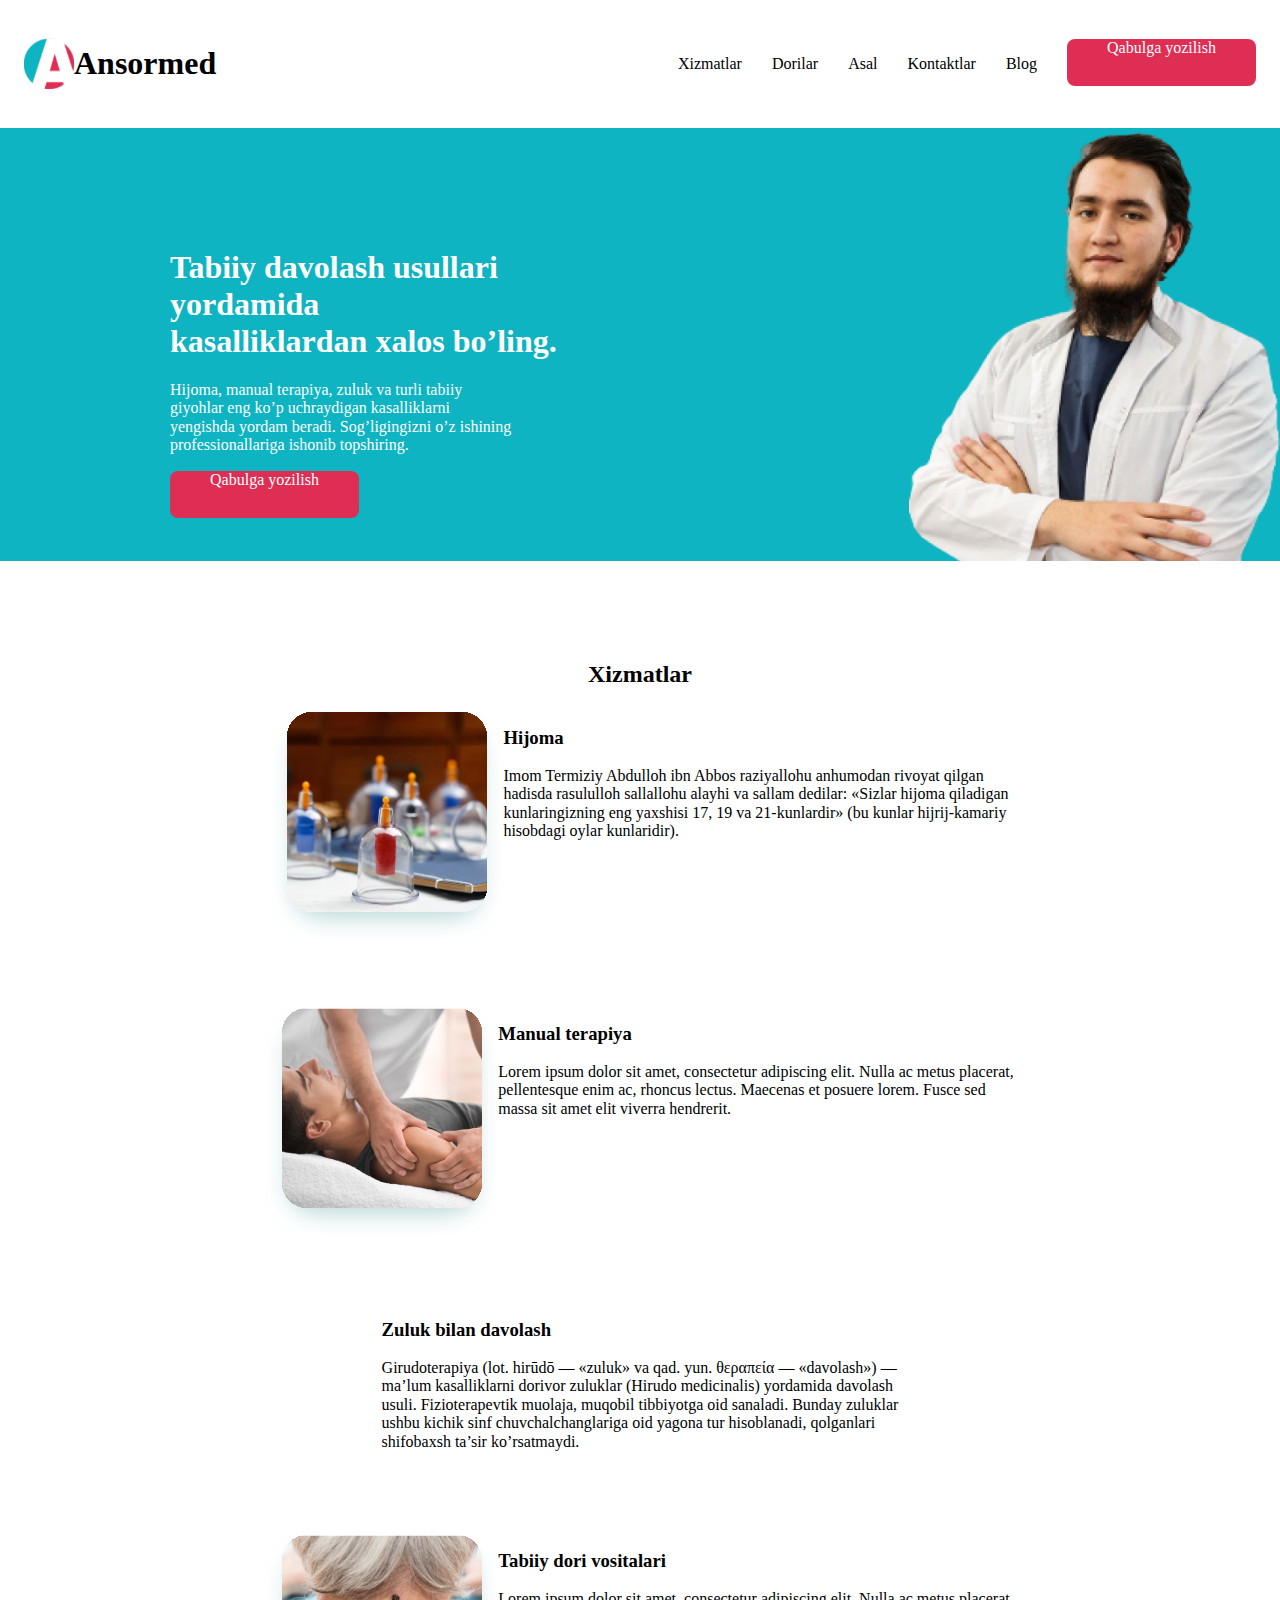
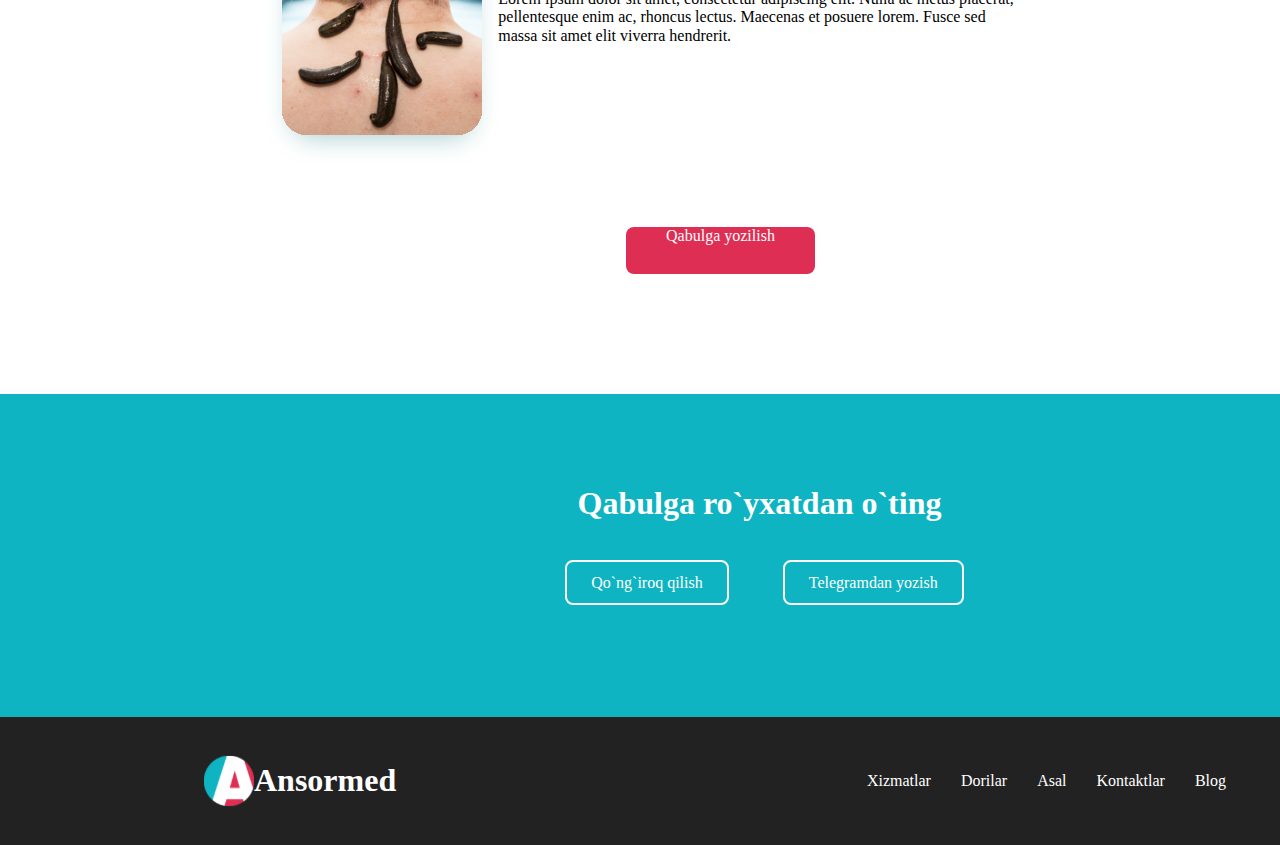
==== index.html @ ca9ff19e "initial commit" ====
<!DOCTYPE html>
<html lang="en">
<head>
    <meta charset="UTF-8">
    <meta name="viewport" content="width=device-width, initial-scale=1.0">
    <title>Ansormed</title>
    <link rel="stylesheet" href="normalazie - Copy.css">
    <link rel="stylesheet" href="style.css">
</head>
<body>
    <header class="site-header">
        <div class="site-header-right">
            <img src="img/logo-icon.svg" alt="">
            <h1>Ansormed</h1>
        </div>
        <div class="site-header-left">
            <ul class="site-navbar">
                <li><a href="#">Xizmatlar</a></li>
                <li><a href="#">Dorilar</a></li>
                <li><a href="#">Asal</a></li>
                <li><a href="#">Kontaktlar</a></li>
                <li><a href="#">Blog</a></li>
            </ul>
            <div class="tugma"> <a class="tugma-text" href="#">Qabulga yozilish</a></div>
            
        </div>
    </header>
    <main>
        <div class="site-main">

            <div class="main-text">
                <h1>Tabiiy davolash usullari yordamida <br>kasalliklardan xalos bo’ling.</h1>
                <p>Hijoma, manual terapiya, zuluk va turli tabiiy <br> giyohlar eng ko’p uchraydigan kasalliklarni <br> yengishda yordam beradi. Sog’ligingizni o’z ishining <br>professionallariga ishonib topshiring.</p>
                <div class="tugma"> <a class="tugma-text" href="#">Qabulga yozilish</a></div>
            </div>
            <img class="hero" src="img/hero-img.png " alt="">
        </div>
        <div class="site-main2">
            <h2 >Xizmatlar</h2>
            <div class="image-1">
                <img src="img/image 1.svg" alt="">
                
                <div>
                    <h3>Hijoma</h3>
                    <p>Imom Termiziy Abdulloh ibn Abbos raziyallohu anhumodan rivoyat qilgan <br> hadisda rasululloh sallallohu alayhi va sallam dedilar: «Sizlar hijoma qiladigan <br> kunlaringizning eng yaxshisi 17, 19 va 21-kunlardir» (bu kunlar hijrij-kamariy <br>  hisobdagi oylar kunlaridir).</p>
                </div>
            </div>

            <div class="image-1">
                <img src="img/image 2.svg" alt="">
                
                <div>
                    <h3>Manual terapiya</h3>
                    <p>Lorem ipsum dolor sit amet, consectetur adipiscing elit. Nulla ac metus placerat, <br> pellentesque enim ac, rhoncus lectus. Maecenas et posuere lorem. Fusce sed <br>massa sit amet elit viverra hendrerit.</p>
                </div>
            </div>

            <div class="image-1">
                <img src="img/image 3-2.svg" alt="">
                
                <div>
                    <h3>Zuluk bilan davolash</h3>
                    <p>Girudoterapiya (lot. hirūdō — «zuluk» va qad. yun. θεραπεία — «davolash») — <br> ma’lum kasalliklarni dorivor zuluklar (Hirudo medicinalis) yordamida davolash <br> usuli. Fizioterapevtik muolaja, muqobil tibbiyotga oid sanaladi. Bunday zuluklar <br>ushbu kichik sinf chuvchalchanglariga oid yagona tur hisoblanadi, qolganlari <br> shifobaxsh ta’sir ko’rsatmaydi.</p>
                </div>
            </div>

            <div class="image-1">
                <img src="img/image 3.svg" alt="">
                
                <div>
                    <h3>Tabiiy dori vositalari</h3>
                    <p>Lorem ipsum dolor sit amet, consectetur adipiscing elit. Nulla ac metus placerat, <br> pellentesque enim ac, rhoncus lectus. Maecenas et posuere lorem. Fusce sed <br> massa sit amet elit viverra hendrerit.</p>
                </div>
            </div>
            <div class="tugma site-button"> <a class="tugma-text" href="#">Qabulga yozilish</a></div>
        </div>
    </main>
    <footer>
        <div class="site-footer">
            <h1 class="footer-text">Qabulga ro`yxatdan o`ting</h1>
            <div class="buttons">
                <a href="#">Qo`ng`iroq qilish</a>
                <a href="#">Telegramdan yozish</a>
            </div>
        </div>
        <div>
            <header class="site-header site-footer2">
                <div class="site-header-right site-footer-right">
                    <img src="img/logo-icon.svg" alt="">
                    <h1 class="footer-ansormed">Ansormed</h1>
                </div>
                <div class="site-header-left site-footer-left">
                    <ul class="site-navbar site-footer-navbar">
                        <li><a href="#">Xizmatlar</a></li>
                        <li><a href="#">Dorilar</a></li>
                        <li><a href="#">Asal</a></li>
                        <li><a href="#">Kontaktlar</a></li>
                        <li><a href="#">Blog</a></li>
                    </ul>
                </div>
            </header>
        </div>
    </footer>

</body>
</html>
---- normalazie - Copy.css ----
/*! normalize.css v8.0.1 | MIT License | github.com/necolas/normalize.css */

/* Document
   ========================================================================== */

/**
 * 1. Correct the line height in all browsers.
 * 2. Prevent adjustments of font size after orientation changes in iOS.
 */

 html {
    line-height: 1.15; /* 1 */
    -webkit-text-size-adjust: 100%; /* 2 */
  }
  
  /* Sections
     ========================================================================== */
  
  /**
   * Remove the margin in all browsers.
   */
  
  body {
    margin: 0;
  }
  
  /**
   * Render the `main` element consistently in IE.
   */
  
  main {
    display: block;
  }
  
  /**
   * Correct the font size and margin on `h1` elements within `section` and
   * `article` contexts in Chrome, Firefox, and Safari.
   */
  
  h1 {
    font-size: 2em;
    margin: 0.67em 0;
  }
  
  /* Grouping content
     ========================================================================== */
  
  /**
   * 1. Add the correct box sizing in Firefox.
   * 2. Show the overflow in Edge and IE.
   */
  
  hr {
    box-sizing: content-box; /* 1 */
    height: 0; /* 1 */
    overflow: visible; /* 2 */
  }
  
  /**
   * 1. Correct the inheritance and scaling of font size in all browsers.
   * 2. Correct the odd `em` font sizing in all browsers.
   */
  
  pre {
    font-family: monospace, monospace; /* 1 */
    font-size: 1em; /* 2 */
  }
  
  /* Text-level semantics
     ========================================================================== */
  
  /**
   * Remove the gray background on active links in IE 10.
   */
  
  a {
    background-color: transparent;
  }
  
  /**
   * 1. Remove the bottom border in Chrome 57-
   * 2. Add the correct text decoration in Chrome, Edge, IE, Opera, and Safari.
   */
  
  abbr[title] {
    border-bottom: none; /* 1 */
    text-decoration: underline; /* 2 */
    text-decoration: underline dotted; /* 2 */
  }
  
  /**
   * Add the correct font weight in Chrome, Edge, and Safari.
   */
  
  b,
  strong {
    font-weight: bolder;
  }
  
  /**
   * 1. Correct the inheritance and scaling of font size in all browsers.
   * 2. Correct the odd `em` font sizing in all browsers.
   */
  
  code,
  kbd,
  samp {
    font-family: monospace, monospace; /* 1 */
    font-size: 1em; /* 2 */
  }
  
  /**
   * Add the correct font size in all browsers.
   */
  
  small {
    font-size: 80%;
  }
  
  /**
   * Prevent `sub` and `sup` elements from affecting the line height in
   * all browsers.
   */
  
  sub,
  sup {
    font-size: 75%;
    line-height: 0;
    position: relative;
    vertical-align: baseline;
  }
  
  sub {
    bottom: -0.25em;
  }
  
  sup {
    top: -0.5em;
  }
  
  /* Embedded content
     ========================================================================== */
  
  /**
   * Remove the border on images inside links in IE 10.
   */
  
  img {
    border-style: none;
  }
  
  /* Forms
     ========================================================================== */
  
  /**
   * 1. Change the font styles in all browsers.
   * 2. Remove the margin in Firefox and Safari.
   */
  
  button,
  input,
  optgroup,
  select,
  textarea {
    font-family: inherit; /* 1 */
    font-size: 100%; /* 1 */
    line-height: 1.15; /* 1 */
    margin: 0; /* 2 */
  }
  
  /**
   * Show the overflow in IE.
   * 1. Show the overflow in Edge.
   */
  
  button,
  input { /* 1 */
    overflow: visible;
  }
  
  /**
   * Remove the inheritance of text transform in Edge, Firefox, and IE.
   * 1. Remove the inheritance of text transform in Firefox.
   */
  
  button,
  select { /* 1 */
    text-transform: none;
  }
  
  /**
   * Correct the inability to style clickable types in iOS and Safari.
   */
  
  button,
  [type="button"],
  [type="reset"],
  [type="submit"] {
    -webkit-appearance: button;
  }
  
  /**
   * Remove the inner border and padding in Firefox.
   */
  
  button::-moz-focus-inner,
  [type="button"]::-moz-focus-inner,
  [type="reset"]::-moz-focus-inner,
  [type="submit"]::-moz-focus-inner {
    border-style: none;
    padding: 0;
  }
  
  /**
   * Restore the focus styles unset by the previous rule.
   */
  
  button:-moz-focusring,
  [type="button"]:-moz-focusring,
  [type="reset"]:-moz-focusring,
  [type="submit"]:-moz-focusring {
    outline: 1px dotted ButtonText;
  }
  
  /**
   * Correct the padding in Firefox.
   */
  
  fieldset {
    padding: 0.35em 0.75em 0.625em;
  }
  
  /**
   * 1. Correct the text wrapping in Edge and IE.
   * 2. Correct the color inheritance from `fieldset` elements in IE.
   * 3. Remove the padding so developers are not caught out when they zero out
   *    `fieldset` elements in all browsers.
   */
  
  legend {
    box-sizing: border-box; /* 1 */
    color: inherit; /* 2 */
    display: table; /* 1 */
    max-width: 100%; /* 1 */
    padding: 0; /* 3 */
    white-space: normal; /* 1 */
  }
  
  /**
   * Add the correct vertical alignment in Chrome, Firefox, and Opera.
   */
  
  progress {
    vertical-align: baseline;
  }
  
  /**
   * Remove the default vertical scrollbar in IE 10+.
   */
  
  textarea {
    overflow: auto;
  }
  
  /**
   * 1. Add the correct box sizing in IE 10.
   * 2. Remove the padding in IE 10.
   */
  
  [type="checkbox"],
  [type="radio"] {
    box-sizing: border-box; /* 1 */
    padding: 0; /* 2 */
  }
  
  /**
   * Correct the cursor style of increment and decrement buttons in Chrome.
   */
  
  [type="number"]::-webkit-inner-spin-button,
  [type="number"]::-webkit-outer-spin-button {
    height: auto;
  }
  
  /**
   * 1. Correct the odd appearance in Chrome and Safari.
   * 2. Correct the outline style in Safari.
   */
  
  [type="search"] {
    -webkit-appearance: textfield; /* 1 */
    outline-offset: -2px; /* 2 */
  }
  
  /**
   * Remove the inner padding in Chrome and Safari on macOS.
   */
  
  [type="search"]::-webkit-search-decoration {
    -webkit-appearance: none;
  }
  
  /**
   * 1. Correct the inability to style clickable types in iOS and Safari.
   * 2. Change font properties to `inherit` in Safari.
   */
  
  ::-webkit-file-upload-button {
    -webkit-appearance: button; /* 1 */
    font: inherit; /* 2 */
  }
  
  /* Interactive
     ========================================================================== */
  
  /*
   * Add the correct display in Edge, IE 10+, and Firefox.
   */
  
  details {
    display: block;
  }
  
  /*
   * Add the correct display in all browsers.
   */
  
  summary {
    display: list-item;
  }
  
  /* Misc
     ========================================================================== */
  
  /**
   * Add the correct display in IE 10+.
   */
  
  template {
    display: none;
  }
  
  /**
   * Add the correct display in IE 10.
   */
  
  [hidden] {
    display: none;
  }
---- style.css ----
.site-header{
    padding: 24px;
    display:flex;
    align-items: center;
    justify-content: space-between;
}
.site-header-left{
    display: flex;
    justify-content: center;
}
.site-header-right{
    display: flex;
    justify-content: center;
    
}
.site-navbar{
    list-style: none;
    color: black;
    display: flex;
    justify-content: center;
    
}
ul li a{
    text-decoration: none;
    color: black;
    margin-right: 30px;

}
.tugma{
    width: 189px;
    height: 47px;
    border-radius: 8px;
    border: 2px;
    padding: 12px,24px,12px,24px;
    background: #DE2E54;
    text-align: center;
}
.tugma-text{
    color: #fff;
    text-decoration: none;
    width: 141px;
    height: 23px;
    size: 15px;
    text-align: center;
}
.site-main{
    width: 1534pxpx;
    height: 433px;
    background: #0EB4C1;

    display: flex;
}
.main-text{
    color: #fff;
    width: 500px;
    height: 293px;
    padding-top:100px;
    margin-left: 170px;

}
.hero{
    width: 423px;
    margin-left: 300px;


}
h2{
    text-align: center;
    padding-top: 80px;
}
.image-1{
    display: flex;
    justify-content: center;
    margin-bottom: 64px;
}
.site-button{
    margin-left: 626px;
    margin-bottom: 120px;
}

.site-footer{
    width: 1519px;
    height: 253px;
    top: 2117px;
    left: 1px;
    background: #0EB4C1;


}
.site-footer{
    padding-top: 70px;
    justify-content: center;
    text-align: center;
}
.footer-text{
    color: #fff;
    padding-bottom: 30px;
}
.buttons a{
    text-decoration: none;
    color: #fff;
    border:2px solid #fff;
    border-radius: 8px;
    padding:12px 24px;
    margin-right: 20px;
    margin-left:30px
}
.site-footer2{
    background-color: #222;
}
.site-footer-navbar li a{
    color: #fff;
}
.footer-ansormed{
    color: #fff;
}
.site-footer-right{
    padding-left:180px;
}
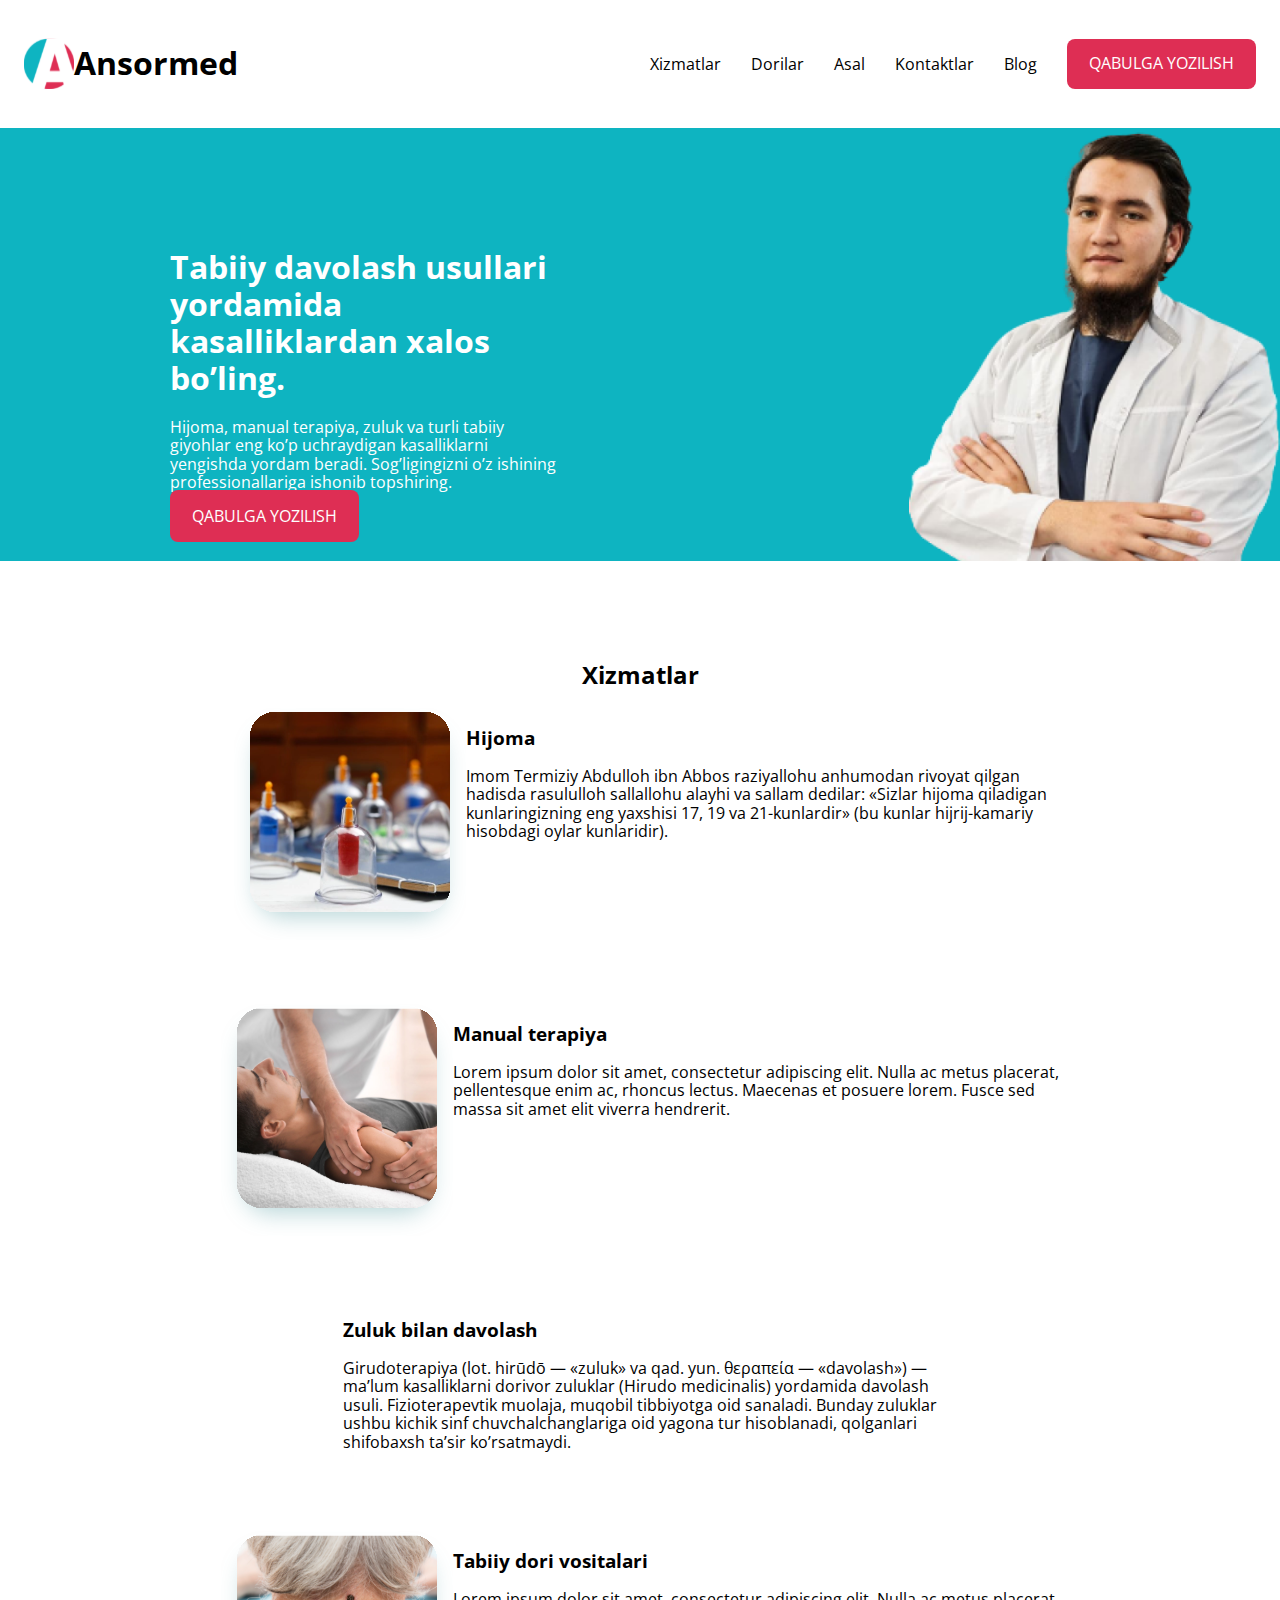
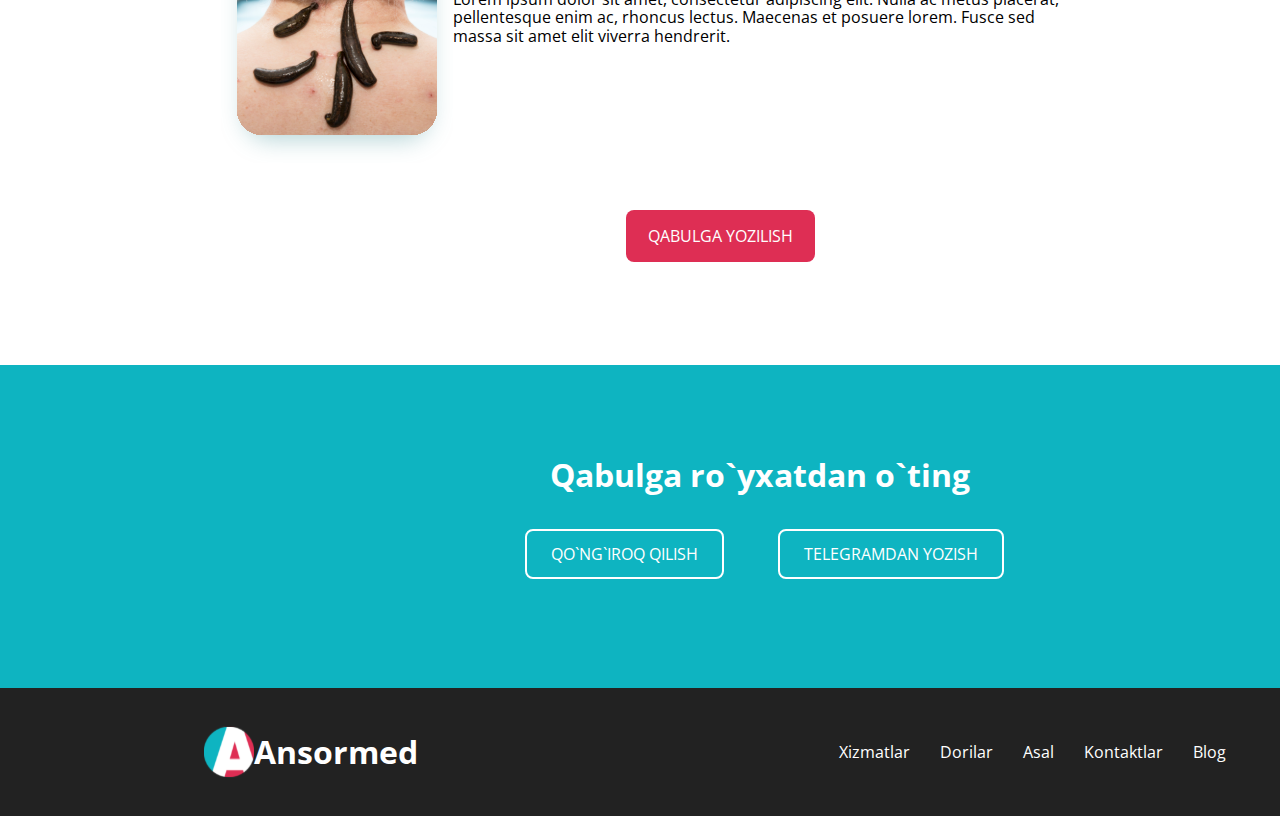
==== commit 05ce40bf: "finally commit degan umiddaman" ====
--- a/index.html
+++ b/index.html
@@ -4,6 +4,9 @@
     <meta charset="UTF-8">
     <meta name="viewport" content="width=device-width, initial-scale=1.0">
     <title>Ansormed</title>
+    <link rel="preconnect" href="https://fonts.googleapis.com">
+    <link rel="preconnect" href="https://fonts.gstatic.com" crossorigin>
+    <link href="https://fonts.googleapis.com/css2?family=Open+Sans&display=swap" rel="stylesheet">
     <link rel="stylesheet" href="normalazie - Copy.css">
     <link rel="stylesheet" href="style.css">
 </head>
@@ -21,7 +24,7 @@
                 <li><a href="#">Kontaktlar</a></li>
                 <li><a href="#">Blog</a></li>
             </ul>
-            <div class="tugma"> <a class="tugma-text" href="#">Qabulga yozilish</a></div>
+            <a class="tugma-text" href="#cta">Qabulga yozilish</a>
             
         </div>
     </header>
@@ -31,7 +34,7 @@
             <div class="main-text">
                 <h1>Tabiiy davolash usullari yordamida <br>kasalliklardan xalos bo’ling.</h1>
                 <p>Hijoma, manual terapiya, zuluk va turli tabiiy <br> giyohlar eng ko’p uchraydigan kasalliklarni <br> yengishda yordam beradi. Sog’ligingizni o’z ishining <br>professionallariga ishonib topshiring.</p>
-                <div class="tugma"> <a class="tugma-text" href="#">Qabulga yozilish</a></div>
+                <a class="tugma-text button2" href="#cta">Qabulga yozilish</a>
             </div>
             <img class="hero" src="img/hero-img.png " alt="">
         </div>
@@ -79,8 +82,8 @@
         <div class="site-footer">
             <h1 class="footer-text">Qabulga ro`yxatdan o`ting</h1>
             <div class="buttons">
-                <a href="#">Qo`ng`iroq qilish</a>
-                <a href="#">Telegramdan yozish</a>
+                <a class=" button3 tugma-text " href="tel:+998942719911" id="cta">Qo`ng`iroq qilish</a>
+                <a class="tugma-text button3" href="https://t.me/Sarvarbek9911">Telegramdan yozish</a>
             </div>
         </div>
         <div>
--- a/style.css
+++ b/style.css
@@ -1,3 +1,9 @@
+body{
+    font-family: 'Open Sans', sans-serif;
+}
+html{
+    scroll-behavior: smooth;
+}
 .site-header{
     padding: 24px;
     display:flex;
@@ -26,23 +32,23 @@
     margin-right: 30px;
 
 }
-.tugma{
-    width: 189px;
-    height: 47px;
-    border-radius: 8px;
-    border: 2px;
-    padding: 12px,24px,12px,24px;
+.tugma-text{
     background: #DE2E54;
-    text-align: center;
-}
-.tugma-text{
     color: #fff;
     text-decoration: none;
-    width: 141px;
-    height: 23px;
     size: 15px;
-    text-align: center;
+    border-radius: 8px;
+    padding:15px 22px;
+    text-transform: uppercase;
 }
+.tugma-text:hover{
+    transition: background 0.5s ease;
+    background:#fff;
+    color:#DE2E54;
+    border: 2px solid #DE2E54;
+}
+.button2:hover{
+    opacity: 80%;}
 .site-main{
     width: 1534pxpx;
     height: 433px;
@@ -50,11 +56,19 @@
 
     display: flex;
 }
+.button3{
+    background:none;
+}
+.button3:hover{
+    background:#DE2E54;
+    color:#fff;
+}
 .main-text{
     color: #fff;
     width: 500px;
     height: 293px;
     padding-top:100px;
+
     margin-left: 170px;
 
 }
@@ -117,3 +131,7 @@
 .site-footer-right{
     padding-left:180px;
 }
+.button-footer{
+    background-color:none;
+    color;none;
+}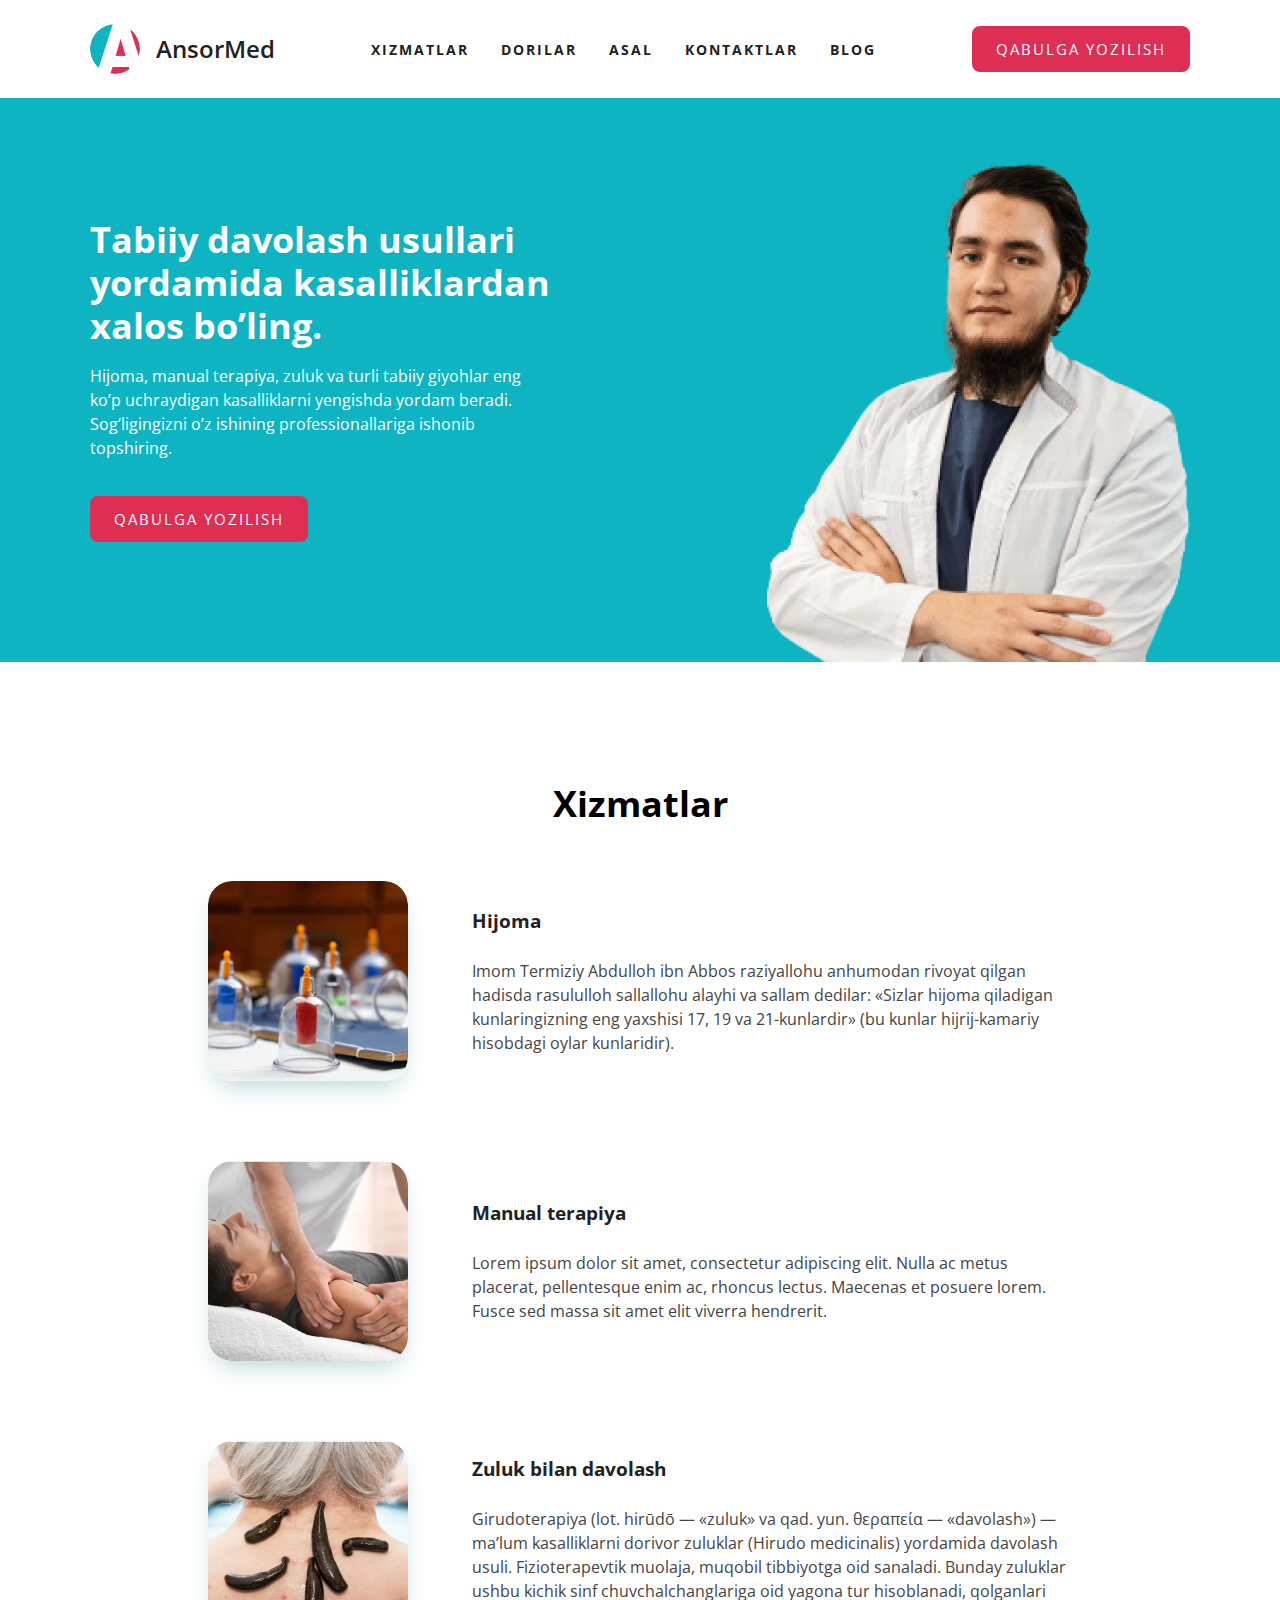
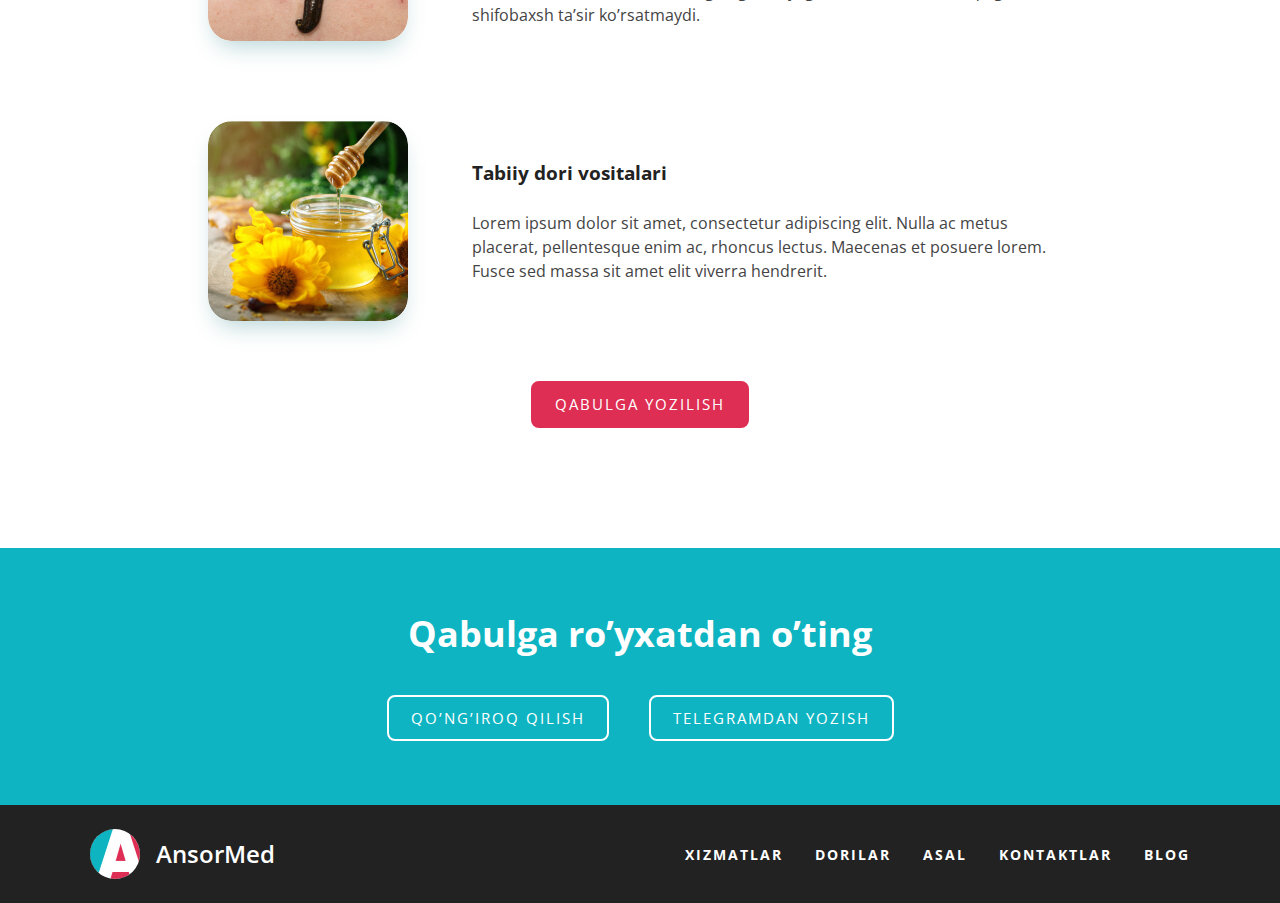
==== commit 6fefcd79: "new" ====
--- a/index.html
+++ b/index.html
@@ -1,107 +1,126 @@
 <!DOCTYPE html>
-<html lang="en">
+<html lang="uz">
 <head>
     <meta charset="UTF-8">
+    <meta http-equiv="X-UA-Compatible" content="IE=edge">
     <meta name="viewport" content="width=device-width, initial-scale=1.0">
-    <title>Ansormed</title>
+    <title>AnsorMed</title>
     <link rel="preconnect" href="https://fonts.googleapis.com">
     <link rel="preconnect" href="https://fonts.gstatic.com" crossorigin>
-    <link href="https://fonts.googleapis.com/css2?family=Open+Sans&display=swap" rel="stylesheet">
-    <link rel="stylesheet" href="normalazie - Copy.css">
+    <link href="https://fonts.googleapis.com/css2?family=Open+Sans+Condensed:wght@700&family=Open+Sans:wght@400;600;700&display=swap" rel="stylesheet">
+    <link rel="stylesheet" href="css/normalize.css">
     <link rel="stylesheet" href="style.css">
-</head>
-<body>
+
+    </head>
+    <body>
     <header class="site-header">
-        <div class="site-header-right">
-            <img src="img/logo-icon.svg" alt="">
-            <h1>Ansormed</h1>
-        </div>
-        <div class="site-header-left">
-            <ul class="site-navbar">
-                <li><a href="#">Xizmatlar</a></li>
-                <li><a href="#">Dorilar</a></li>
-                <li><a href="#">Asal</a></li>
-                <li><a href="#">Kontaktlar</a></li>
-                <li><a href="#">Blog</a></li>
+        <div class="site-header-container container">
+        <a class="site-logo" href="#">
+            <img class="site-logo-img" src="img/logo-icon.jpg" alt="AnsorMed logo icon" width="50" height="50" >
+            <span class="site-logo-text">AnsorMed</span>
+        </a>
+
+        <nav class="sitenav">
+            <ul class="sitenav-list">
+            <li class="sitenav-item"><a class="sitenav-link" href="#">Xizmatlar</a></li>
+            <li class="sitenav-item"><a class="sitenav-link" href="#">Dorilar</a></li>
+            <li class="sitenav-item"><a class="sitenav-link" href="#">Asal</a></li>
+            <li class="sitenav-item"><a class="sitenav-link" href="#">Kontaktlar</a></li>
+            <li class="sitenav-item"><a class="sitenav-link" href="#">Blog</a></li>
             </ul>
-            <a class="tugma-text" href="#cta">Qabulga yozilish</a>
-            
+        </nav>
+
+        <a class="main-link" href="#index-cta">Qabulga yozilish</a>
         </div>
     </header>
+
     <main>
-        <div class="site-main">
-
-            <div class="main-text">
-                <h1>Tabiiy davolash usullari yordamida <br>kasalliklardan xalos bo’ling.</h1>
-                <p>Hijoma, manual terapiya, zuluk va turli tabiiy <br> giyohlar eng ko’p uchraydigan kasalliklarni <br> yengishda yordam beradi. Sog’ligingizni o’z ishining <br>professionallariga ishonib topshiring.</p>
-                <a class="tugma-text button2" href="#cta">Qabulga yozilish</a>
-            </div>
-            <img class="hero" src="img/hero-img.png " alt="">
-        </div>
-        <div class="site-main2">
-            <h2 >Xizmatlar</h2>
-            <div class="image-1">
-                <img src="img/image 1.svg" alt="">
-                
-                <div>
-                    <h3>Hijoma</h3>
-                    <p>Imom Termiziy Abdulloh ibn Abbos raziyallohu anhumodan rivoyat qilgan <br> hadisda rasululloh sallallohu alayhi va sallam dedilar: «Sizlar hijoma qiladigan <br> kunlaringizning eng yaxshisi 17, 19 va 21-kunlardir» (bu kunlar hijrij-kamariy <br>  hisobdagi oylar kunlaridir).</p>
-                </div>
+        <section class="hero">
+        <div class="hero-container container">
+            <div class="hero-content">
+            <h2 class="hero-heading">Tabiiy davolash usullari yordamida kasalliklardan xalos bo’ling.</h2>
+            <p class="hero-text">Hijoma, manual terapiya, zuluk va turli tabiiy giyohlar eng ko’p uchraydigan kasalliklarni yengishda yordam beradi. Sog’ligingizni o’z ishining professionallariga ishonib topshiring.</p>
+            <a class="main-link main-link-solid" href="#index-cta">Qabulga yozilish</a>
             </div>
 
-            <div class="image-1">
-                <img src="img/image 2.svg" alt="">
-                
-                <div>
-                    <h3>Manual terapiya</h3>
-                    <p>Lorem ipsum dolor sit amet, consectetur adipiscing elit. Nulla ac metus placerat, <br> pellentesque enim ac, rhoncus lectus. Maecenas et posuere lorem. Fusce sed <br>massa sit amet elit viverra hendrerit.</p>
+            <img class="hero-img" src="img/hero-img (1).png" alt="Ulug'bek Azamatov, tabib, hajjom" width="423" height="504" >
+        </div>
+        </section>
+
+
+
+        <section class="index-services">
+        <div class="container">
+            <h2 class="index-services-heading">Xizmatlar</h2>
+
+            <ul class="index-services-list">
+            <li class="index-services-item index-service">
+                <img class="index-service-img" src="img/service-hijoma.jpg" alt="" width="200" height="200" >
+                <div class="index-service-content">
+                <h3 class="index-service-title">Hijoma</h3>
+                <p class="index-service-description">Imom Termiziy Abdulloh ibn Abbos raziyallohu anhumodan rivoyat qilgan hadisda rasululloh sallallohu alayhi va sallam dedilar: «Sizlar hijoma qiladigan kunlaringizning eng yaxshisi 17, 19 va 21-kunlardir» (bu kunlar hijrij-kamariy hisobdagi oylar kunlaridir).</p>
                 </div>
-            </div>
+            </li>
 
-            <div class="image-1">
-                <img src="img/image 3-2.svg" alt="">
-                
-                <div>
-                    <h3>Zuluk bilan davolash</h3>
-                    <p>Girudoterapiya (lot. hirūdō — «zuluk» va qad. yun. θεραπεία — «davolash») — <br> ma’lum kasalliklarni dorivor zuluklar (Hirudo medicinalis) yordamida davolash <br> usuli. Fizioterapevtik muolaja, muqobil tibbiyotga oid sanaladi. Bunday zuluklar <br>ushbu kichik sinf chuvchalchanglariga oid yagona tur hisoblanadi, qolganlari <br> shifobaxsh ta’sir ko’rsatmaydi.</p>
+            <li class="index-services-item index-service">
+                <img class="index-service-img" src="img/service-manual-terapiya.jpg" alt="" width="200" height="200" >
+                <div class="index-service-content">
+                <h3 class="index-service-title">Manual terapiya</h3>
+                <p class="index-service-description">Lorem ipsum dolor sit amet, consectetur adipiscing elit. Nulla ac metus placerat, pellentesque enim ac, rhoncus lectus. Maecenas et posuere lorem. Fusce sed massa sit amet elit viverra hendrerit.</p>
                 </div>
-            </div>
+            </li>
 
-            <div class="image-1">
-                <img src="img/image 3.svg" alt="">
-                
-                <div>
-                    <h3>Tabiiy dori vositalari</h3>
-                    <p>Lorem ipsum dolor sit amet, consectetur adipiscing elit. Nulla ac metus placerat, <br> pellentesque enim ac, rhoncus lectus. Maecenas et posuere lorem. Fusce sed <br> massa sit amet elit viverra hendrerit.</p>
+            <li class="index-services-item index-service">
+                <img class="index-service-img" src="img/service-zuluk.jpg" alt="" width="200" height="200" >
+                <div class="index-service-content">
+                <h3 class="index-service-title">Zuluk bilan davolash</h3>
+                <p class="index-service-description">Girudoterapiya (lot. hirūdō — «zuluk» va qad. yun. θεραπεία — «davolash») — ma’lum kasalliklarni dorivor zuluklar (Hirudo medicinalis) yordamida davolash usuli. Fizioterapevtik muolaja, muqobil tibbiyotga oid sanaladi. Bunday zuluklar ushbu kichik sinf chuvchalchanglariga oid yagona tur hisoblanadi, qolganlari shifobaxsh ta’sir ko’rsatmaydi.</p>
                 </div>
-            </div>
-            <div class="tugma site-button"> <a class="tugma-text" href="#">Qabulga yozilish</a></div>
-        </div>
-    </main>
-    <footer>
-        <div class="site-footer">
-            <h1 class="footer-text">Qabulga ro`yxatdan o`ting</h1>
-            <div class="buttons">
-                <a class=" button3 tugma-text " href="tel:+998942719911" id="cta">Qo`ng`iroq qilish</a>
-                <a class="tugma-text button3" href="https://t.me/Sarvarbek9911">Telegramdan yozish</a>
+            </li>
+
+            <li class="index-services-item index-service">
+                <img class="index-service-img" src="img/service-dorilar.jpg" alt="" width="200" height="200" >
+                <div class="index-service-content">
+                <h3 class="index-service-title">Tabiiy dori vositalari</h3>
+                <p class="index-service-description">Lorem ipsum dolor sit amet, consectetur adipiscing elit. Nulla ac metus placerat, pellentesque enim ac, rhoncus lectus. Maecenas et posuere lorem. Fusce sed massa sit amet elit viverra hendrerit.</p>
+                </div>
+            </li>
+            </ul>
+
+            <div class="index-services-actions">
+            <a class="main-link" href="#index-cta">Qabulga yozilish</a>
             </div>
         </div>
-        <div>
-            <header class="site-header site-footer2">
-                <div class="site-header-right site-footer-right">
-                    <img src="img/logo-icon.svg" alt="">
-                    <h1 class="footer-ansormed">Ansormed</h1>
-                </div>
-                <div class="site-header-left site-footer-left">
-                    <ul class="site-navbar site-footer-navbar">
-                        <li><a href="#">Xizmatlar</a></li>
-                        <li><a href="#">Dorilar</a></li>
-                        <li><a href="#">Asal</a></li>
-                        <li><a href="#">Kontaktlar</a></li>
-                        <li><a href="#">Blog</a></li>
-                    </ul>
-                </div>
-            </header>
+        </section>
+
+        <section class="cta" id="index-cta">
+        <div class="container">
+            <h2 class="cta-heading">Qabulga ro’yxatdan o’ting</h2>
+            <div class="cta-links">
+            <a class="cta-links-item main-link main-link-outline" href="tel:+998942719911">Qo’ng’iroq qilish</a>
+            <a class="cta-links-item main-link main-link-outline" href="https://t.me/sarvarbek9911" target="_blank">Telegramdan yozish</a>
+            </div>
+        </div>
+        </section>
+    </main>
+
+
+    <footer class="site-footer">
+        <div class="site-footer-container container">
+        <a class="site-logo site-logo-site-footer" href="#">
+            <img class="site-logo-img" src="img/logo-icon.jpg" alt="AnsorMed logo icon" width="50" height="50" >
+            <span class="site-logo-text">AnsorMed</span>
+        </a>
+
+        <nav class="sitenav sitenav-site-footer">
+            <ul class="sitenav-list">
+            <li class="sitenav-item"><a class="sitenav-link" href="#">Xizmatlar</a></li>
+            <li class="sitenav-item"><a class="sitenav-link" href="#">Dorilar</a></li>
+            <li class="sitenav-item"><a class="sitenav-link" href="#">Asal</a></li>
+            <li class="sitenav-item"><a class="sitenav-link" href="#">Kontaktlar</a></li>
+            <li class="sitenav-item"><a class="sitenav-link" href="#">Blog</a></li>
+            </ul>
+        </nav>
         </div>
     </footer>
 
--- a/style.css
+++ b/style.css
@@ -1,137 +1,249 @@
-body{
-    font-family: 'Open Sans', sans-serif;
-}
-html{
+
+* {
+    box-sizing: border-box;
+  }
+  
+  html {
     scroll-behavior: smooth;
-}
-.site-header{
-    padding: 24px;
-    display:flex;
-    align-items: center;
+  }
+  
+  body {
+    padding: 0;
+    margin: 0;
+    font-family: "Open Sans", "Arial", sans-serif;
+    font-size: 16px;
+    line-height: 1.5;
+    background-color: #fff;
+    color: #444;
+  }
+  
+  .container {
+    width: 100%;
+    max-width: 1160px;
+    padding-left: 30px;
+    padding-right: 30px;
+    margin-left: auto;
+    margin-right: auto;
+  }
+  
+  
+  .site-header {
+    padding-top: 24px;
+    padding-bottom: 24px;
+  }
+  
+  .site-header-container {
+    display: flex;
     justify-content: space-between;
-}
-.site-header-left{
+    align-items: center;
+  }
+  
+  
+  .site-logo {
+    display: flex;
+    align-items: center;
+    font-size: 24px;
+    font-weight: 600;
+    color: #222;
+    text-decoration: none;
+  }
+  
+  .site-logo-site-footer {
+    color: #fff;
+  }
+  
+  
+  .site-logo-img {
+    margin-right: 16px;
+    border-radius: 50%;
+  }
+  
+  
+  .sitenav {
+    font-size: 14px;
+    letter-spacing: 2px;
+    font-weight: bold;
+    text-transform: uppercase;
+  }
+  
+  .sitenav-list {
+    display: flex;
+    align-items: center;
+    padding: 0;
+    margin: 0;
+    list-style: none;
+  }
+  
+  .sitenav-item:not(:last-child) {
+    margin-right: 32px;
+  }
+  
+  .sitenav-link {
+    display: block;
+    color: #222;
+    text-decoration: none;
+  }
+  
+  .sitenav-site-footer .sitenav-link {
+    color: #fff;
+  }
+  
+  .main-link {
+    display: inline-block;
+    padding: 10px 22px;
+    border: 2px solid #de2e54;
+    border-radius: 8px;
+    font-size: 15px;
+    font-family: "Open Sans Condensed", "Open Sans", "Arial", sans-serif;
+    letter-spacing: 2px;
+    background-color: #de2e54;
+    color: #fff;
+    text-decoration: none;
+    text-transform: uppercase;
+    text-align: center;
+    white-space: nowrap;
+  }
+  
+  .main-link-outline {
+    border-color: #fff;
+    background-color: transparent;
+    color: #fff;
+  }
+  
+  
+  .hero {
+    background-color: #0eb4c1;
+    color: #fff;
+  }
+  
+  .hero-container {
+    display: flex;
+    justify-content: space-between;
+  }
+  
+  .hero-content {
+    width: 500px;
+    padding-top: 120px;
+    padding-bottom: 120px;
+  }
+  
+  .hero-heading {
+    margin-top: 0;
+    margin-bottom: 16px;
+    font-family: "Open Sans Condensed", "Open Sans", "Arial", sans-serif;
+    font-size: 36px;
+    line-height: 1.2;
+  }
+  
+  .hero-text {
+    width: 440px;
+    margin-top: 0;
+    margin-bottom: 36px;
+  }
+  
+  .hero-img {
+    align-self: flex-end;
+  }
+  
+  
+  .index-services {
+    padding-top: 120px;
+    padding-bottom: 120px;
+  }
+  
+  .index-services-heading {
+    margin-top: 0;
+    margin-bottom: 56px;
+    font-size: 36px;
+    line-height: 1.2;
+    font-family: "Open Sans Condensed", "Open Sans", "Arial", sans-serif;
+    color: #000;
+    text-align: center;
+  }
+  
+  .index-services-list {
+    width: 864px;
+    padding: 0;
+    margin: 0;
+    margin-left: auto;
+    margin-right: auto;
+    margin-bottom: 60px;
+    list-style: none;
+  }
+  
+  .index-services-item:not(:last-child) {
+    margin-bottom: 80px;
+  }
+  
+  .index-service {
+    display: flex;
+    align-items: center;
+  }
+  
+  .index-service-img {
+    width: 200px;
+    height: 200px;
+    margin-right: 64px;
+    border-radius: 24px;
+    object-fit: cover;
+    box-shadow: 0px 12px 24px -8px rgba(0, 107, 116, 0.3);
+  }
+  
+  .index-service-content {
+    width: 600px;
+  }
+  
+  .index-service-title {
+    margin-top: 0;
+    margin-bottom: 24px;
+    color: #222;
+  }
+  
+  .index-service-description {
+    margin: 0;
+  }
+  
+  .index-services-actions {
     display: flex;
     justify-content: center;
-}
-.site-header-right{
+  }
+  
+  .cta {
+    padding-top: 64px;
+    padding-bottom: 64px;
+    background-color: #0eb4c1;
+    color: #fff;
+  }
+  
+  .cta-heading {
+    margin-top: 0;
+    margin-bottom: 40px;
+    font-size: 36px;
+    line-height: 1.2;
+    font-family: "Open Sans Condensed", "Open Sans", "Arial", sans-serif;
+    text-align: center;
+  }
+  
+  .cta-links {
     display: flex;
     justify-content: center;
-    
-}
-.site-navbar{
-    list-style: none;
-    color: black;
-    display: flex;
-    justify-content: center;
-    
-}
-ul li a{
-    text-decoration: none;
-    color: black;
-    margin-right: 30px;
-
-}
-.tugma-text{
-    background: #DE2E54;
-    color: #fff;
-    text-decoration: none;
-    size: 15px;
-    border-radius: 8px;
-    padding:15px 22px;
-    text-transform: uppercase;
-}
-.tugma-text:hover{
-    transition: background 0.5s ease;
-    background:#fff;
-    color:#DE2E54;
-    border: 2px solid #DE2E54;
-}
-.button2:hover{
-    opacity: 80%;}
-.site-main{
-    width: 1534pxpx;
-    height: 433px;
-    background: #0EB4C1;
-
-    display: flex;
-}
-.button3{
-    background:none;
-}
-.button3:hover{
-    background:#DE2E54;
-    color:#fff;
-}
-.main-text{
-    color: #fff;
-    width: 500px;
-    height: 293px;
-    padding-top:100px;
-
-    margin-left: 170px;
-
-}
-.hero{
-    width: 423px;
-    margin-left: 300px;
-
-
-}
-h2{
-    text-align: center;
-    padding-top: 80px;
-}
-.image-1{
-    display: flex;
-    justify-content: center;
-    margin-bottom: 64px;
-}
-.site-button{
-    margin-left: 626px;
-    margin-bottom: 120px;
-}
-
-.site-footer{
-    width: 1519px;
-    height: 253px;
-    top: 2117px;
-    left: 1px;
-    background: #0EB4C1;
-
-
-}
-.site-footer{
-    padding-top: 70px;
-    justify-content: center;
-    text-align: center;
-}
-.footer-text{
-    color: #fff;
-    padding-bottom: 30px;
-}
-.buttons a{
-    text-decoration: none;
-    color: #fff;
-    border:2px solid #fff;
-    border-radius: 8px;
-    padding:12px 24px;
-    margin-right: 20px;
-    margin-left:30px
-}
-.site-footer2{
+    align-items: center;
+  }
+  
+  .cta-links-item:not(:last-child) {
+    margin-right: 40px;
+  }
+  
+  
+  .site-footer {
+    padding-top: 24px;
+    padding-bottom: 24px;
     background-color: #222;
-}
-.site-footer-navbar li a{
-    color: #fff;
-}
-.footer-ansormed{
-    color: #fff;
-}
-.site-footer-right{
-    padding-left:180px;
-}
-.button-footer{
-    background-color:none;
-    color;none;
-}+    color: #fff;
+  }
+  
+  .site-footer-container {
+    display: flex;
+    justify-content: space-between;
+    align-items: center;
+  }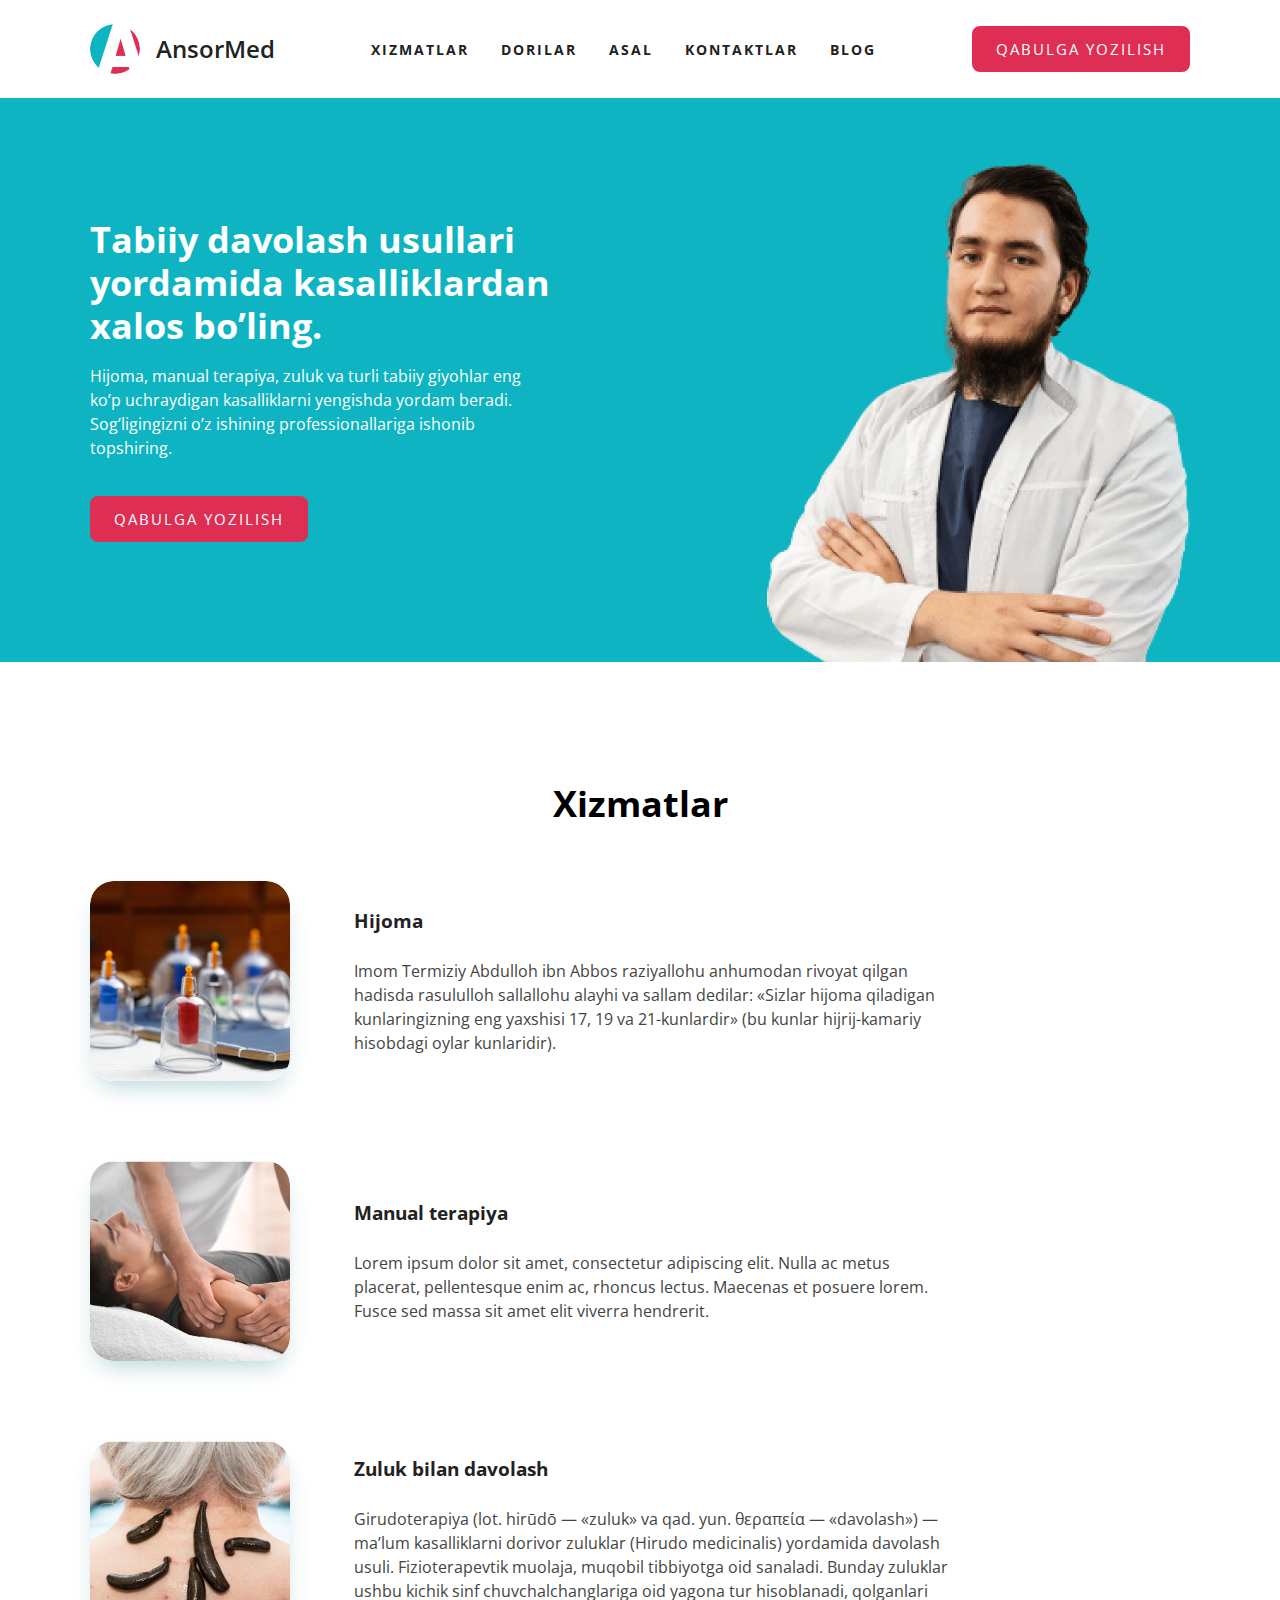
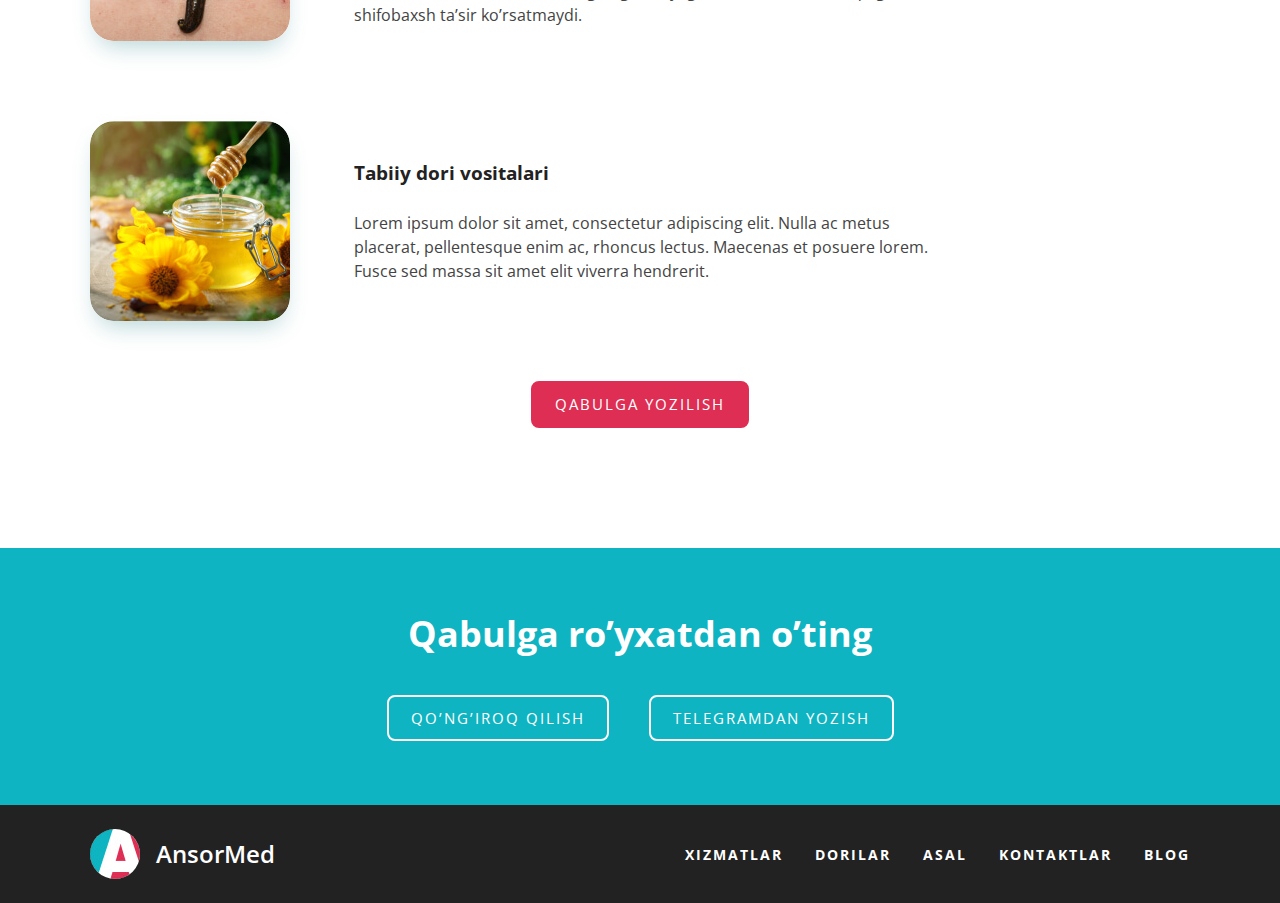
==== commit fc23315c: "add site responsive" ====
--- a/index.html
+++ b/index.html
@@ -20,21 +20,23 @@
             <span class="site-logo-text">AnsorMed</span>
         </a>
 
-        <nav class="sitenav">
-            <ul class="sitenav-list">
-            <li class="sitenav-item"><a class="sitenav-link" href="#">Xizmatlar</a></li>
-            <li class="sitenav-item"><a class="sitenav-link" href="#">Dorilar</a></li>
-            <li class="sitenav-item"><a class="sitenav-link" href="#">Asal</a></li>
-            <li class="sitenav-item"><a class="sitenav-link" href="#">Kontaktlar</a></li>
-            <li class="sitenav-item"><a class="sitenav-link" href="#">Blog</a></li>
+        <nav class="sitenav-header sitenav">
+            <ul class="sitenav-header__list sitenav-list">
+            <li class="sitenav-item"><a class="sitenav-header__link sitenav-link" href="#">Xizmatlar</a></li>
+            <li class="sitenav-item"><a class="sitenav-header__link sitenav-link" href="#">Dorilar</a></li>
+            <li class="sitenav-item"><a class="sitenav-header__link sitenav-link" href="#">Asal</a></li>
+            <li class="sitenav-item"><a class="sitenav-header__link sitenav-link" href="#">Kontaktlar</a></li>
+            <li class="sitenav-item"><a class="sitenav-header__link sitenav-link" href="#">Blog</a></li>
             </ul>
         </nav>
 
         <a class="main-link" href="#index-cta">Qabulga yozilish</a>
+        <a class="main-link menu-button" href="#">Menu</a>
+
         </div>
     </header>
 
-    <main>
+    <main class="main-content" >
         <section class="hero">
         <div class="hero-container container">
             <div class="hero-content">
@@ -123,6 +125,6 @@
         </nav>
         </div>
     </footer>
-
+<script src="js/main.js"></script>
 </body>
 </html>--- a/style.css
+++ b/style.css
@@ -28,6 +28,7 @@
   
   
   .site-header {
+    position: relative;
     padding-top: 24px;
     padding-bottom: 24px;
   }
@@ -109,7 +110,13 @@
     background-color: transparent;
     color: #fff;
   }
-  
+  .menu-button{
+    display: none;
+    background-color:#fff;
+    color:#ccc;
+    border:2px solid #222;
+    padding: 5px 10px;
+  }
   
   .hero {
     background-color: #0eb4c1;
@@ -162,7 +169,7 @@
   }
   
   .index-services-list {
-    width: 864px;
+    /* width: 864px; */
     padding: 0;
     margin: 0;
     margin-left: auto;
@@ -246,4 +253,141 @@
     display: flex;
     justify-content: space-between;
     align-items: center;
-  }+  }
+
+
+  @media only screen and (max-width:1160px) {
+    .sitenav-list{
+      padding-left: 30px;
+      margin-right: 30px;
+    }
+    .site-logo{
+      margin-right: 30px;
+    }
+    .site-logo-site-footer{
+      /* width: 15%; */
+      margin-right: 30px;
+    }
+    .main-link{
+      margin-right: 30px;
+    }
+  }
+  @media only screen and (max-width:988px) {
+    .menu-button{
+      display: block;
+    }
+    .sitenav-header{
+      display: none;
+    }
+    .site-header--open .sitenav-header{
+      display: block;
+      position: absolute;
+      top: 100%;
+      left: 0;
+      width: 100%;
+      background-color:#ededed;
+    }
+    .sitenav-header__list{
+      flex-direction: column;
+      align-items: start;
+      
+    }
+    .sitenav-header__link{
+      margin-bottom: 15px;
+    }
+
+  }
+  @media only screen and (max-width:950px) {
+      .hero-img{
+        width:350px ;
+        height: 450px;     
+  }
+  }
+  
+  @media only screen and (max-width:830px) {
+    .hero-container{
+      flex-direction: column;
+      align-items: center;
+      text-align: center;
+    }
+    .hero-img{
+      display: none;
+    }
+    .hero-content{
+      width: auto;
+    }
+    .hero-text{
+      width: auto;
+    }
+    
+  }
+
+  @media only screen and (max-width:790px) {
+
+  .site-footer-container{
+    flex-direction: column;
+    align-items: start;
+  }
+  .site-logo-site-footer{
+    margin-right: 0;
+    margin-bottom: 20px;
+  }
+  }
+  @media only screen and (max-width:690px) {
+
+    .index-service{
+      flex-direction: column;
+      align-items: center ;
+    }
+    .index-service-content{
+      width: auto;
+      align-items: center;
+      text-align: center;
+    }
+    .index-service-img{
+      margin-right: 0;
+      margin-bottom: 20px;
+    }
+  }
+
+  @media only screen and (max-width:600px) {
+    .sitenav-list{
+      flex-direction: column;
+      align-items: start;
+      justify-content: center;
+    }
+    .sitenav-link {
+      margin-bottom: 20px;
+    }
+
+  }
+  @media only screen and (max-width:555px) {
+    .main-link{
+      padding: 7px 11px;
+      font-size:11px;
+      letter-spacing:0 ;
+    }
+  }
+  @media only screen and (max-width:500px) {
+    .cta-links{
+      flex-direction: column;
+      align-items: center;
+    }
+    .cta-links-item:not(:last-child){
+      margin-right: 0;
+      margin-bottom: 30px;
+    }
+  }
+  @media only screen and (max-width:500px) {
+    .site-header{
+      padding-bottom: 0;
+    }
+    .site-header-container{
+      flex-direction: column;
+      align-items: start;
+    }
+    .main-link{
+      margin-top: 10px;
+      margin-bottom: 10px;
+    }
+  }
